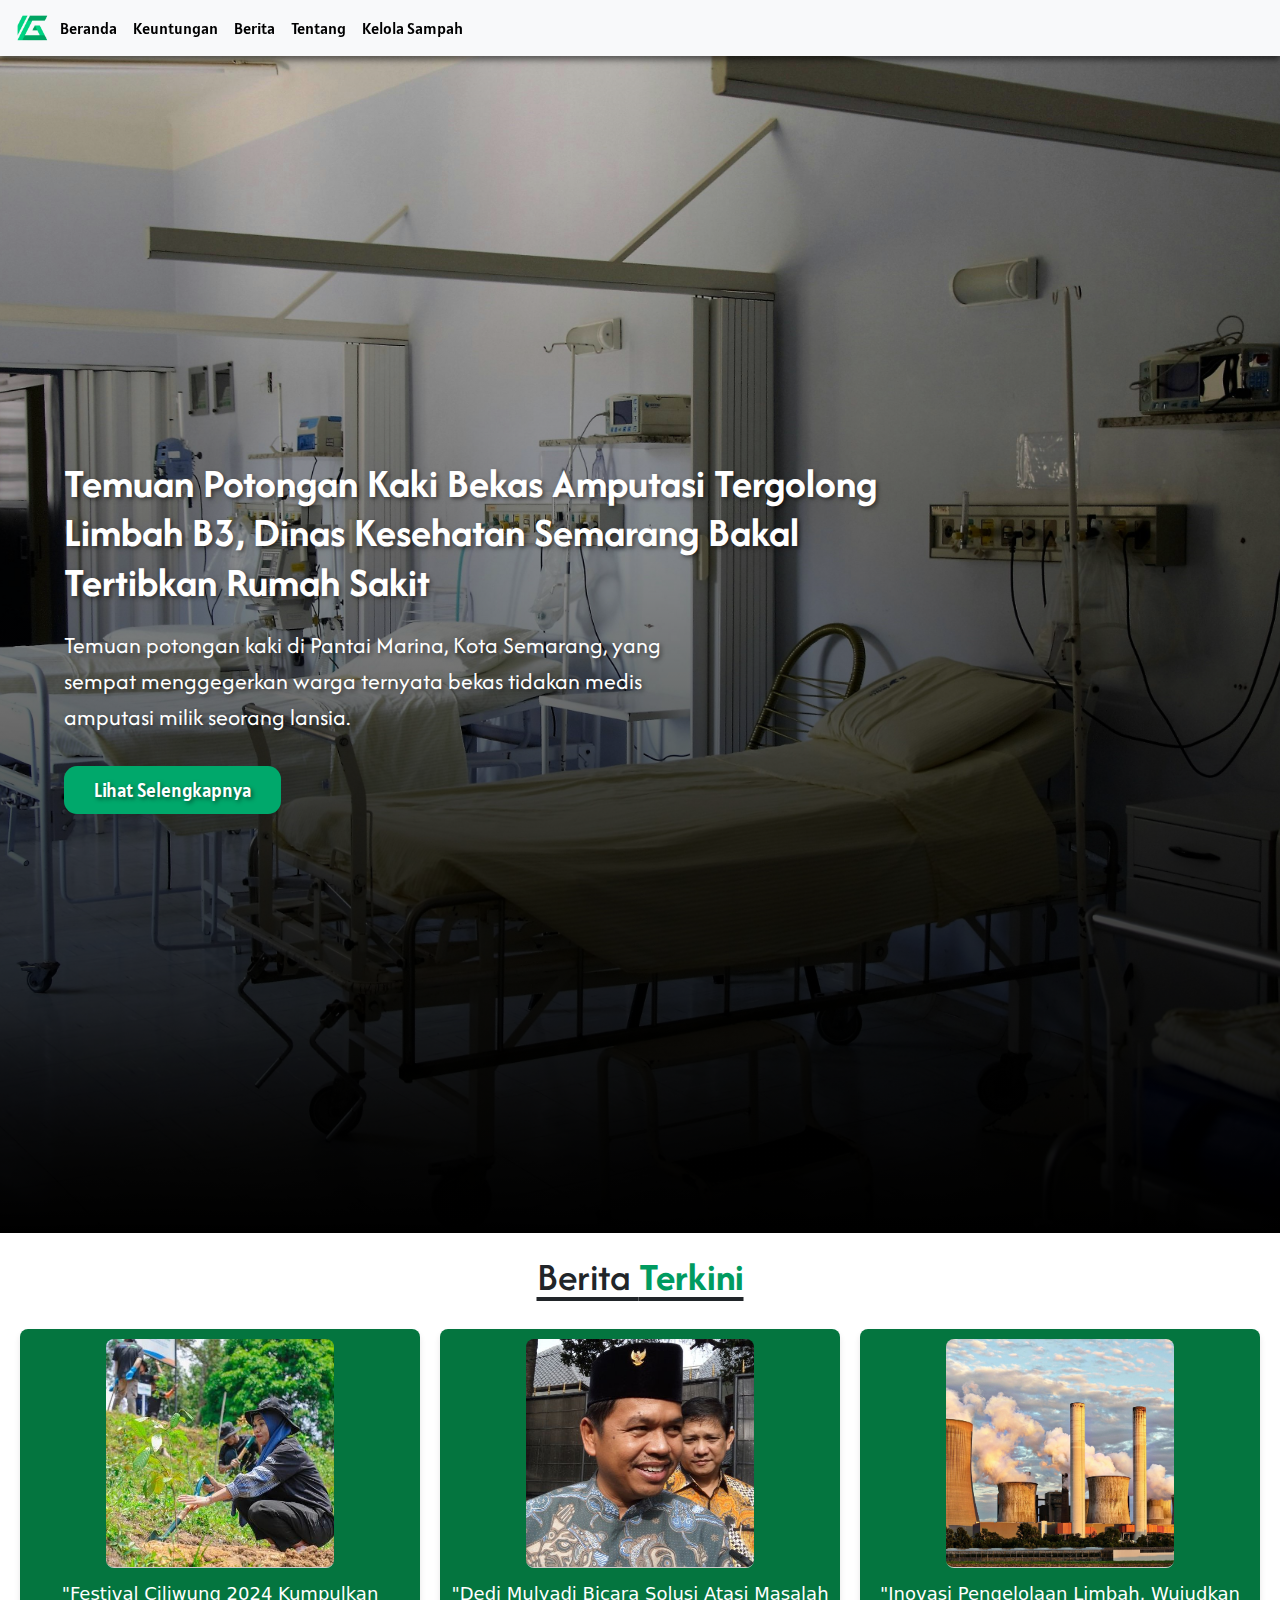
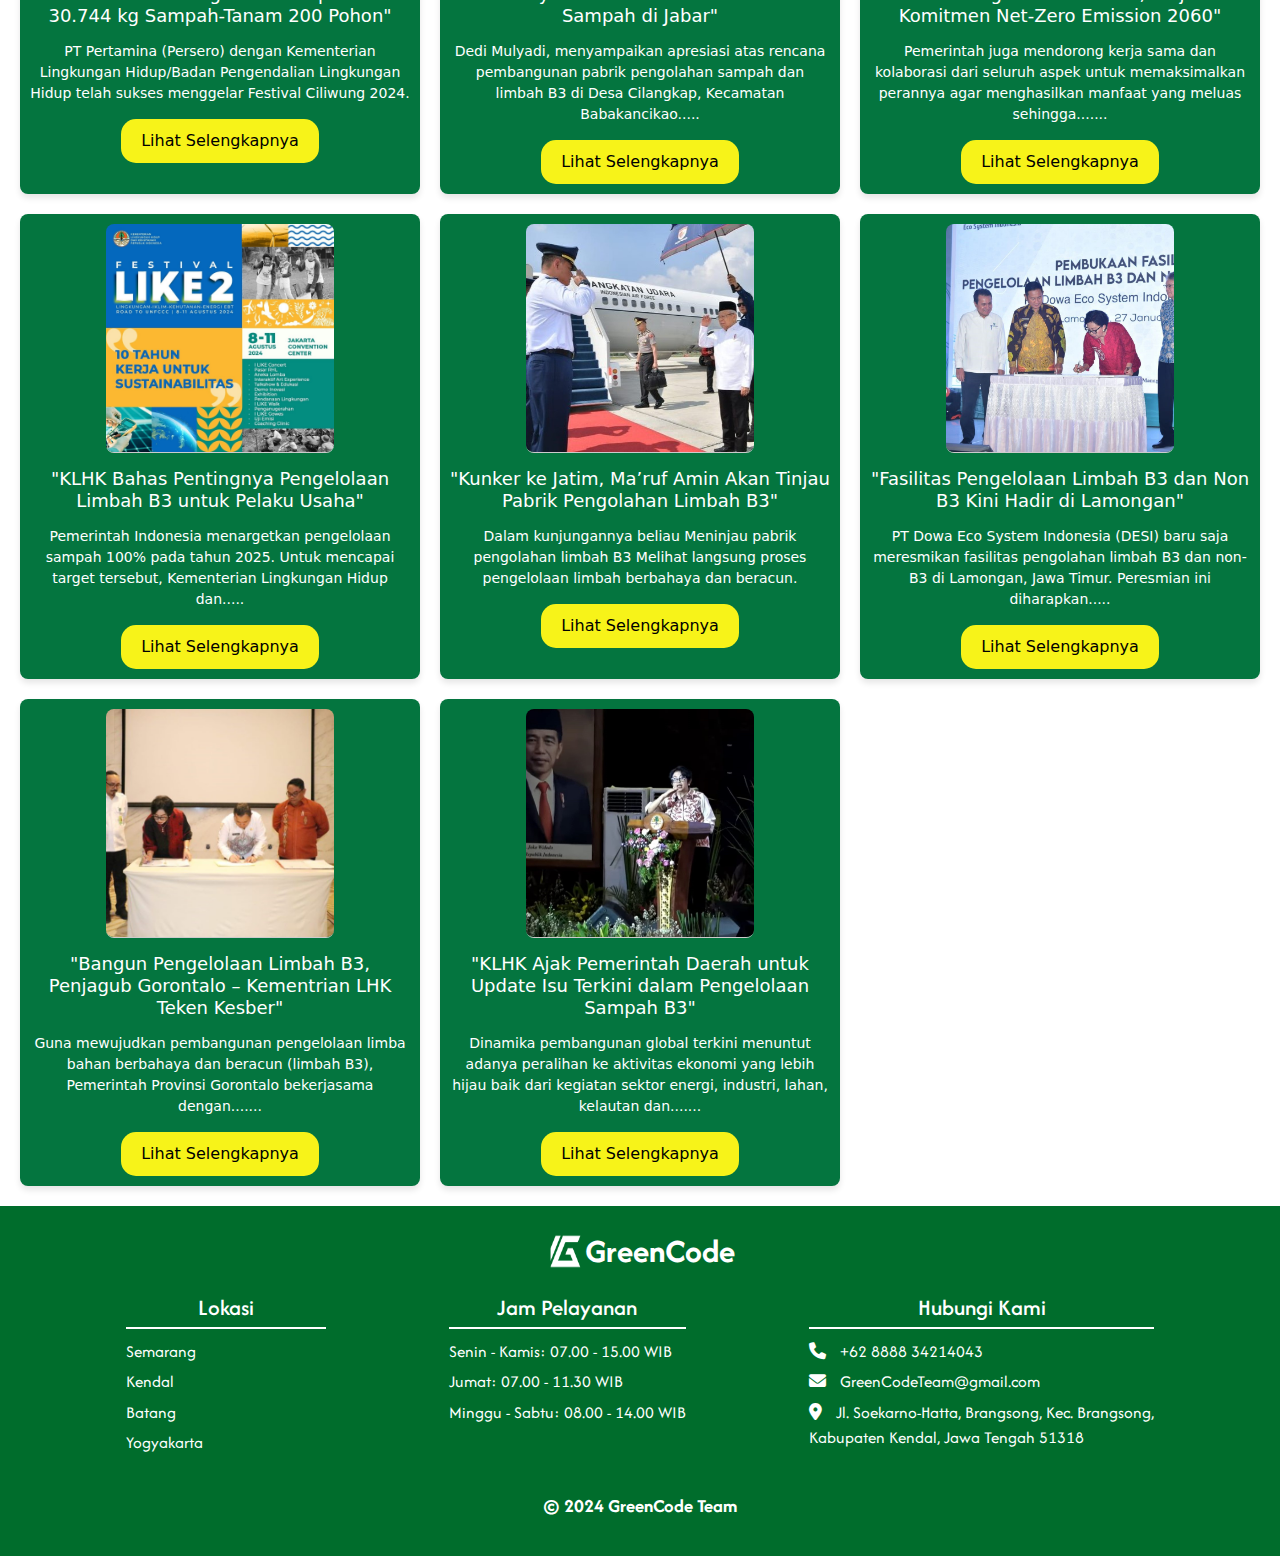
==== berita.html @ bef3bf30 "Add files via upload" ====
<!DOCTYPE html>
<html lang="en">
<head>
    <meta charset="UTF-8">
    <meta name="viewport" content="width=device-width, initial-scale=1.0">

    <!--Title-->
    <title>GreenCode - Berita </title>

    <!--Connect To CSS-->
    <link rel="stylesheet" href="asset/css/style-berita.css">
    <link rel="stylesheet" href="asset/css/style.css">

    <!--setting icon footer-->
    <link rel="stylesheet" href="https://cdnjs.cloudflare.com/ajax/libs/font-awesome/6.7.2/css/all.min.css" integrity="sha512-Evv84Mr4kqVGRNSgIGL/F/aIDqQb7xQ2vcrdIwxfjThSH8CSR7PBEakCr51Ck+w+/U6swU2Im1vVX0SVk9ABhg==" crossorigin="anonymous" referrerpolicy="no-referrer" />

    <!--Boostrap-->
    <link href="https://cdn.jsdelivr.net/npm/bootstrap@5.3.3/dist/css/bootstrap.min.css" rel="stylesheet">
    <script src="https://cdn.jsdelivr.net/npm/bootstrap@5.3.3/dist/js/bootstrap.bundle.min.js"></script>

    <!--Favicon-->
    <link rel="shortcut icon" href="asset/image/Logo.png" type="image/x-icon">
</head>

<style>
  .hero-berita{
        background-image: linear-gradient(to top, rgba(0, 0, 0, 10.0), rgba(0, 0, 0, 0)), url('asset/image/hospital.jpg');
    }
</style>
<body>
  <!--Navbar Start-->
  <div class="main-container">
  <section id="berita" class="hero-berita">
  <nav class="navbar navbar-expand-sm bg-light navbar-dark fixed-top">
    <div class="container-fluid">
      <img src="asset/image/Logo.png" alt="Avatar Logo" style="width:40px;" class="rounded-pill">
      <button class="navbar-toggler" type="button" data-bs-toggle="collapse" data-bs-target="#collapsibleNavbar">
        <span class="navbar-toggler-icon"></span>
      </button>
      <div class="collapse navbar-collapse" id="collapsibleNavbar">
        <ul class="navbar-nav">
          <li class="nav-item"> <!--Nav Item 1-->
            <a class="nav-link" class="scroll-link" href="index.html#beranda" Style="color: black;">Beranda</a>
          </li>
          <li class="nav-item"> <!--Nav Item 2-->
            <a class="nav-link" class="scroll-link" href="index.html#keuntungan" Style="color: black;">Keuntungan</a>
          </li>
          <li class="nav-item"> <!--Nav Item 3-->
            <a class="nav-link" href="#berita-utama"  Style="color: black;">Berita</a>
          </li>
          <li class="nav-item"> <!--Nav Item 4-->
            <a class="nav-link" href="index.html#about-section" Style="color: black;">Tentang</a>
          </li>
          <li class="nav-item"> <!--Nav Item 5-->
            <a  class="nav-link" href="kelola-sampah.html"  Style="color: black;">Kelola Sampah</a>
          </li>
        </ul>
      </div>
    </div>
  </nav>
      <!--Navbar End-->

      <!--HEAD BERITA-->
        <div class="main-container"></div>
          <div class="content-berita">
        <div data-aos="zoom-in" data-aos-duration="1000"></div>
        <h1>Temuan Potongan Kaki Bekas Amputasi Tergolong Limbah B3, Dinas Kesehatan Semarang Bakal Tertibkan Rumah Sakit</h1>
        <p>Temuan potongan kaki di Pantai Marina, Kota Semarang, yang sempat menggegerkan warga ternyata bekas tidakan medis amputasi milik seorang lansia.</p>
        <a href="https://regional.kompas.com/read/2024/07/18/145620378/temuan-potongan-kaki-bekas-amputasi-tergolong-limbah-b3-dinas-kesehatan" target="_blank" class="btn-berita">Lihat Selengkapnya</a>
      </div>  
    </div>                  
          </div>
        </div>
      </div>
    </div>
        </section>

        <section id="berita-utama">
          <div class="main-container">
          <header>
            <div data-aos="fade-down" data-aos-duration="1000">
            <h1>Berita <span class="highlight">Terkini</span></h1>
            </div>
          </header>
          <main class="news-container">
            <!-- BERITA 1 -->
            <div class="news-item">
              <img src="asset/image/berita1.jpg" alt="Festival Ciliwung 2024">
              <h2>"Festival Ciliwung 2024 Kumpulkan 30.744 kg Sampah-Tanam 200 Pohon"</h2>
              <p>PT Pertamina (Persero) dengan Kementerian Lingkungan Hidup/Badan Pengendalian Lingkungan Hidup telah sukses menggelar Festival Ciliwung 2024.</p>
              <button style="border-radius: 15px;"  onclick="redirect('https://news.detik.com/berita/d-7696213/festival-ciliwung-2024-kumpulkan-30-744-kg-sampah-tanam-200-pohon')">Lihat Selengkapnya</button>
              <script>
                function redirect(url) {
                  window.open(url, '_blank'); // Membuka URL di tab baru
                }
              </script>
            </div>
            <!-- BERITA 2 -->
            <div class="news-item">
              <img src="asset/image/berita2.jpg" alt="Dedi Mulyadi"> <!--GAMBAR BERITA-->
              <h2>"Dedi Mulyadi Bicara Solusi Atasi Masalah Sampah di Jabar"</h2> <!--JUDUL BERITA-->
              <p>Dedi Mulyadi, menyampaikan apresiasi atas rencana pembangunan pabrik pengolahan sampah dan limbah B3 di Desa Cilangkap, Kecamatan Babakancikao.....</p> <!--PENJELASAN BERITA-->
              <button style="border-radius: 15px;" onclick="redirect('https://www.detik.com/jabar/pilkada/d-7566871/dedi-mulyadi-bicara-solusi-atasi-masalah-sampah-di-jabar')">Lihat Selengkapnya</button> 
              <script>
                function redirect(url) {
                  window.open(url, '_blank'); // Membuka URL di tab baru
                }
              </script>
            </div>
            <!-- BERITA 3 -->
            <div class="news-item">
              <img src="asset/image/berita3-persegi.jpg" alt="Inovasi Pengelolaan Limbah"> <!--GAMBAR BERITA-->
              <h2>"Inovasi Pengelolaan Limbah, Wujudkan Komitmen Net-Zero Emission 2060"</h2> <!--JUDUL BERTA-->
              <p>Pemerintah juga mendorong kerja sama dan kolaborasi dari seluruh aspek untuk memaksimalkan perannya agar menghasilkan manfaat yang meluas sehingga.......</p> <!--PENJELASAN BERITA-->
              <button style="border-radius: 15px;"  onclick="redirect('https://news.detik.com/berita/d-7494566/inovasi-pengelolaan-limbah-wujudkan-komitmen-net-zero-emission-2060')">Lihat Selengkapnya</button>
              <script>
                function redirect(url) {
                  window.open(url, '_blank'); // Membuka URL di tab baru
                }
              </script>
            </div>
            <!-- BERITA 4 -->
            <div class="news-item">
              <img src="asset/image/berita4.jpg" alt="Festival Like 2"> <!--GAMBAR BERITA-->
              <h2>"KLHK Bahas Pentingnya Pengelolaan Limbah B3 untuk Pelaku Usaha"</h2> <!--JUDUL BERITA-->
              <p>Pemerintah Indonesia menargetkan pengelolaan sampah 100% pada tahun 2025. Untuk mencapai target tersebut, Kementerian Lingkungan Hidup dan.....</p> <!--PENJELASAN BERITA-->
              <button style="border-radius: 15px;"  onclick="redirect('https://news.detik.com/berita/d-7474560/klhk-bahas-pentingnya-pengelolaan-limbah-b3-untuk-pelaku-usaha')">Lihat Selengkapnya</button>
              <script>
                function redirect(url) {
                  window.open(url, '_blank'); // Membuka URL di tab baru
                }
              </script>
            </div>
            <!-- BERITA 5 -->
            <div class="news-item">
              <img src="asset/image/berita5.jpeg" alt="Kunjungan Ma'ruf Amin"> <!--GAMBAR BERITA-->
              <h2>"Kunker ke Jatim, Ma’ruf Amin Akan Tinjau Pabrik Pengolahan Limbah B3"</h2> <!--GAMBAR BERITA-->
              <p>Dalam kunjungannya beliau Meninjau pabrik pengolahan limbah B3 Melihat langsung proses pengelolaan limbah berbahaya dan beracun.</p> <!--PENJELASAN BERITA-->
              <button style="border-radius: 15px;"  onclick="redirect('https://news.detik.com/berita/d-7410897/kunker-ke-jatim-maruf-amin-akan-tinjau-pabrik-pengolahan-limbah-b3')">Lihat Selengkapnya</button>
              <script>
                function redirect(url) {
                  window.open(url, '_blank'); // Membuka URL di tab baru
                }
              </script>
            </div>
            <!-- BERITA 6 -->
            <div class="news-item">
              <img src="asset/image/berita6.jpg" alt="Fasilitas Pengelolaan Limbah"> <!--GAMBAR BERITA-->
              <h2>"Fasilitas Pengelolaan Limbah B3 dan Non B3 Kini Hadir di Lamongan"</h2> <!--JUDUL-->
              <p>PT Dowa Eco System Indonesia (DESI) baru saja meresmikan fasilitas pengolahan limbah B3 dan non-B3 di Lamongan, Jawa Timur. Peresmian ini diharapkan.....</p> <!--PENJELASAN BERITA-->
              <button style="border-radius: 15px;"  onclick="redirect('https://money.kompas.com/read/2023/01/27/211434426/fasilitas-pengelolaan-limbah-b3-dan-non-b3-kini-hadir-di-lamongan')">Lihat Selengkapnya</button>
              <script>
                function redirect(url) {
                  window.open(url, '_blank'); // Membuka URL di tab baru
                }
              </script>
            </div>
             <!-- BERITA 7 -->
             <div class="news-item">
              <img src="asset/image/berita7.jpg" alt="Kunjungan Ma'ruf Amin"> <!--GAMBAR BERITA-->
              <h2>"Bangun Pengelolaan Limbah B3, Penjagub Gorontalo – Kementrian LHK Teken Kesber"</h2> <!--GAMBAR BERITA-->
              <p>Guna mewujudkan pembangunan pengelolaan limba bahan berbahaya dan beracun (limbah B3), Pemerintah Provinsi Gorontalo bekerjasama dengan.......</p> <!--PENJELASAN BERITA-->
              <button style="border-radius: 15px;"  onclick="redirect('https://berita.gorontaloprov.go.id/2023/10/12/bangun-pengelolaan-limbah-b3-penjagub-gorontalo-kementrian-lhk-teken-kesber/')">Lihat Selengkapnya</button>
              <script>
                function redirect(url) {
                  window.open(url, '_blank'); // Membuka URL di tab baru
                }
              </script>
            </div>
            <!-- BERITA 8 -->
             <div class="news-item">
              <img src="asset/image/berita8.jpg" alt="Kunjungan Ma'ruf Amin"> <!--GAMBAR BERITA-->
              <h2>"KLHK Ajak Pemerintah Daerah untuk Update Isu Terkini dalam Pengelolaan Sampah B3"</h2> <!--GAMBAR BERITA-->
              <p>Dinamika pembangunan global terkini menuntut adanya peralihan ke aktivitas ekonomi yang lebih hijau baik dari kegiatan sektor energi, industri, lahan, kelautan dan.......</p> <!--PENJELASAN BERITA-->
              <button style="border-radius: 15px;"  onclick="redirect('https://ppid.menlhk.go.id/berita/infografis/7784/klhk-ajak-pemerintah-daerah-dan-dunia-usaha-untuk-update-isu-terkini-dalam-pengelolaan-sampah-limbah-dan-b3')">Lihat Selengkapnya</button>
              <script>
                function redirect(url) {
                  window.open(url, '_blank'); // Membuka URL di tab baru
                }
              </script>
            </div>
          </main>
        </div>
        </section>


<!------------SECTION Footer-------------->
<section id="footer">
<div class="main-container">
  
  <footer class="footer">
    <!--LOGO DAN NAME TAG footer-->
    <div data-aos="fade-down" data-aos-duration="1000">
      <div class="logo-container">
        <img src="asset/image/logo-putih.png" alt="Avatar Logo" style="width:40px;" class="rounded-pill">
        <span class="logo-text">GreenCode</span>
      </div>
    </div>
    <!--INFO CONTACT-->
    <div class="footer-content">
      <div data-aos="fade-right" data-aos-duration="1000">
      <div class="footer-section location">
        <h3 class="judul-footer">Lokasi</h3>
        <ul>
          <li>Semarang</li>
          <li>Kendal</li>
          <li>Batang</li>
          <li>Yogyakarta</li>
        </ul>
      </div>
    </div>

    <div data-aos="fade-up" data-aos-duration="1000">
      <div class="footer-section hours">
        <h3>Jam Pelayanan</h3>
        <ul>
          <li>Senin - Kamis: 07.00 - 15.00 WIB</li>
          <li>Jumat: 07.00 - 11.30 WIB</li>
          <li>Minggu - Sabtu: 08.00 - 14.00 WIB</li>
        </ul>
      </div>
    </div>

    <div data-aos="fade-left" data-aos-duration="1000">
      <div class="footer-section contact">
        <h3>Hubungi Kami</h3>
        <ul>
          <li><i class="fas fa-phone"></i> +62 8888 34214043</li>
          <li><i class="fas fa-envelope"></i> GreenCodeTeam@gmail.com</li>
          <li><i class="fas fa-map-marker-alt"></i> Jl. Soekarno-Hatta, Brangsong, Kec. Brangsong,<br> Kabupaten Kendal, Jawa Tengah 51318</li>
        </ul>
      </div>
    </div>
    </div>

    <div class="footer-bottom" >
      <p >&copy; 2024 GreenCode Team</p> <!--COPYRIGHT ITEM-->
    </div>
    </div>

  </footer>
</div>
</section>


      <!--AOS Script-->


</body>
</html>
---- asset/css/style-berita.css ----
@import url('https://fonts.googleapis.com/css2?family=Afacad:ital,wght@0,400..700;1,400..700&display=swap'); /*Font Afacad*/
@import url('https://fonts.googleapis.com/css2?family=Alatsi&display=swap'); /*Font Alatsi*/

/*----------Navbar Fixed Top----------*/
.fixed-top{position:fixed;top:0;right:0;left:0;z-index:1030}

.main-container {
  width: 100%;
}
.hero-berita {
    background-size: cover;
    background-position: center;
    position: static;
    color: rgb(255, 255, 255);
    height: 137vh;
    text-align: left;
}
.overlay {
    position: absolute;
    top: 0;
    left: 0;
    width: 100%;
    height: 100%;
    background: rgba(0, 0, 0, 0.5);
    z-index: 1;
}

.content-berita {
    position: relative;
    margin-top: 20px;
    top: 50%;
    left: 50%;
    transform: translate(-50%, -50%);
    float: left;
    color: white;
    text-align: center;
    text-shadow: 2px 2px 4px rgba(0, 0, 0, 0.5); 
    padding: 5%;
    padding-right: 30%;
}

.content-berita h1 {
    font-family: "Afacad";
    font-weight: bold;
    text-align: left;
    font-size: 2.6rem;
    margin-bottom: 20px;
    float: left;
}

.content-berita p {
    font-family: "Afacad";
    text-align: left;
    font-size: 1.49rem;
    margin-bottom: 30px;
    padding-right: 27%;
    float: left;
}

.btn-berita {
    position: center;
    display: inline-block;
    background-color: #00A86B;
    color: white;
    padding: 10px 30px;
    text-decoration: none;
    border-radius: 13px;
    float: left;
    font-size: 1.2rem;
    transition: background-color 0.3s ease;
    font-family: "alatsi";
    
}

.btn-berita:hover {
    background-color: #007A55;
}

.logo {
    position: absolute;
    top: 20px;
    left: 20px;
    background-color: white;
    color: black;
    padding: 10px;
    border-radius: 50%;
    font-weight: bold;
    z-index: 2;
}

.menu {
    position: absolute;
    top: 20px;
    right: 20px;
    z-index: 2;
}

.menu div {
    width: 30px;
    height: 3px;
    background: white;
    margin: 6px 0;
}



header {
    margin-top: 20px;
    text-align: center;
    text-decoration: underline;
    text-underline-offset: 7px;
    font-family: "afacad";
    font-weight: bold;
  }

  
  header .highlight {
    color: #009B60;
    
  }
  
  .news-container {
    display: grid;
    grid-template-columns: repeat(auto-fit, minmax(300px, 1fr));
    gap: 20px;
    padding: 20px;
  }
  
  .news-item {
    background-color: #04753F;
    border-radius: 8px;
    overflow: hidden;
    box-shadow: 0 4px 6px rgba(0, 0, 0, 0.1);
    text-align: center;
    padding: 10px;
  }
  
  .news-item img {
    width: 60%;
    height: auto;
    border-bottom: 1px solid #ccc;
    border-radius: 8px;
  }
  
  .news-item h2 {
    font-size: 18px;
    margin: 15px 0;
    color: #ffffff;
  }
  
  .news-item p {
    font-size: 14px;
    color: #ffffff;
    margin-bottom: 15px;
  }
  
  button {
    background-color: #F7F319;
    border: none;
    padding: 10px 20px;
    font-size: 14px;
    color: black;
    border-radius: px;
    cursor: pointer;
    float: bottom;
  }
  
  button:hover {
    background-color: #f7b800;
  }
  

/*Phone Size*/
@media screen and (max-width 767px) {
  body {
    width: 100%;
  }
  html {
    width: 100%;
  }

  .main-container {
    width: 755px;
  }

  .news-container{
    width: 100%;
    gap: 15px;
    padding: 10px;
  }

    .content-berita {
      text-align: left;
      position: absolute;
      margin-top: 20px;
      padding: 5%;
    }

    .content-berita h1 {
      font-size: 0.2rem;
    }

    .news-item {
      width: fit-content;
      display: flex;
    }
}

/*desktopo size*/
@media screen and (max-width 1024px) {
    
}
/*Tab size*/
@media screen and (min-width: 767px )and (max-width 1023px) {
    
}
---- asset/css/style.css ----
/*Import Font*/
@import url('https://fonts.googleapis.com/css2?family=Afacad:ital,wght@0,400..700;1,400..700&display=swap'); /*Font Afacad*/
@import url('https://fonts.googleapis.com/css2?family=Alatsi&display=swap'); /*Font Alatsi*/
8

html {
    scroll-behavior: smooth;
}

* {

    box-sizing: border-box;
}

body {
    font-family: Arial, sans-serif;
    
}

.main-container {
  width: 100%;
}


/*----------CSS Section Beranda----------*/
.hero {
    background-size: cover;
    background-position: center;
    position:static;
    color: rgb(255, 255, 255);
    height: 140vh;
    text-align: left;

}

.overlay {
    position: absolute;
    top: 0;
    left: 0;
    width: 100%;
    height: 100%;
    background: rgba(0, 0, 0, 0.5);
    z-index: 1;
}

.content {
    position: relative;
    top: 50%;
    left: 50%;
    transform: translate(-50%, -50%);
    float: left;
    color: white;
    font-size: 36px;
    text-align: center;
    text-shadow: 2px 2px 4px rgba(0, 0, 0, 0.5); 
    padding: 5%;

}

.content h1 {
    font-family: "Afacad";
    font-weight: bold;
    text-align: left;
    font-size: 3.1rem;
    margin-bottom: 20px;
    padding-right: 30%;
    float: left;
}

.content p {
    font-family: "Afacad";
    text-align: left;
    font-size: 1.49rem;
    margin-bottom: 30px;
    padding-right: 45%;
    float: left;
}

.btn {
    position: center;
    display: inline-block;
    background-color: #00A86B;
    color: white;
    padding: 10px 30px;
    text-decoration: none;
    border-radius: 13px;
    float: left;
    font-size: 1.2rem;
    transition: background-color 0.3s ease;
    font-family: "Alatsi";
    
}

.btn:hover {
    background-color: #007A55;
}

.logo {
    position: absolute;
    top: 20px;
    left: 20px;
    background-color: white;
    color: black;
    padding: 10px;
    border-radius: 50%;
    font-weight: bold;
    z-index: 2;
}

.menu {
    position: absolute;
    top: 20px;
    right: 20px;
    z-index: 2;
}

.menu div {
    width: 30px;
    height: 3px;
    background: white;
    margin: 6px 0;
}

.kenapakami h1{
    text-align: center;
    margin-top: 20px;
    text-decoration: underline;
    text-underline-offset: 10px;
    font-family: "afacad";
    font-weight: bold;
    
}

/*----------CSS Cara Menggunakan Layanan----------*/
* {
  margin: 0;
  padding: 0;
  box-sizing: border-box;
}

body {
  font-family: Arial, sans-serif;
  background: #f5f5f5;
}

.container-layanan {
  background-image: url('bg-tutorlayanan.jpg');
  max-width: 1200px;
  margin: 0 auto;
  padding: 20px;
  text-align: center;
}

.title {
  font-size: 2rem;
  font-weight: bold;
  padding-top: 20px;
  margin-bottom: 20px;
  color: #fff;
  text-decoration: underline;
  text-underline-offset: 10px;
  float: center;
  text-align: center;
  font-family: "afacad";
    font-weight: bold;
}

.steps {
  display: flex;
  flex-wrap: wrap;
  gap: 20px;
  justify-content: center;
}

.langkah {
  background-image: linear-gradient(to top, rgba(41, 168, 121, 0.589), rgba(255, 255, 255, 0)); 
  padding: 20px;
  border-radius: 10px;
  width: 280px;
  position: relative;
  box-shadow: 0 4px 6px rgba(0, 0, 0, 0.1);
  margin: 10px;
}

.langkah h3 {
  font-size: 1.5rem;
  margin-bottom: 10px;
  color: white;
}

.langkah p {
  font-size: 1rem;
  line-height: 1.5;
  color: white;
  font-family: "afacad";
}

.langkah .nomor {
  position: absolute;
  top: -20px; /* Sesuaikan posisi vertikal */
  left: 20px; /* Sesuaikan posisi horizontal */
  background:#29a879;
  color: #fff;
  width: 40px;
  height: 40px;
  display: flex;
  align-items: center;
  justify-content: center;
  border-radius: 50%;
  font-size: 1.2rem;
  font-weight: bold;
}

.langkahbtn {
  position: center;
    display: inline-block;
    background-color: #00A86B;
    color: white;
    padding: 10px 30px;
    text-decoration: none;
    border-radius: 13px;
    font-size: 1.2rem;
    transition: background-color 0.3s ease;
    font-family: "Alatsi";
}

.langkahbtn:hover {
  background: hsl(162, 100%, 24%);
}

@media (max-width: 768px) {
  .steps {
      flex-direction: column;
      align-items: center;
  }

  .langkah {
      width: 90%;
  }
}

.icon {
  width: 50px; /* Sesuaikan ukuran */
  height: 50px; /* Sesuaikan ukuran */
  background-color: #28a745; /* Warna hijau */
  border-radius: 50%; /* Membuat sisi melengkung menjadi lingkaran */
  display: flex;
  align-items: center;
  justify-content: center;
  position: relative;
  margin: 0 auto; /* Pusatkan ikon */
}

.icon span {
  color: white; /* Warna angka */
  font-size: 20px; /* Ukuran font */
  font-weight: bold;
}




/*----------CSS Navbar----------*/

/*----------Navbar Fixed Top----------*/
.fixed-top{
  position:fixed;top:0;right:0;left:0;z-index:1030
}


/* Warna hitam untuk navbar */
.navbar {
    background-color: #000; /* Latar belakang hitam */
    font-family: "alatsi";
    box-shadow: 0 4px 6px rgba(0, 0, 0, 0.5);
    position: relative;
}

/* Warna teks navbar */
.navbar .navbar-brand, 
.navbar .nav-link {
    color: #fff; /* Warna teks putih */
}

/* Warna tombol toggle */
.navbar-toggler {
    background-color: #444; /* Tombol toggle abu-abu gelap */
}

/* Warna toggle saat di-hover */
.navbar-toggler:hover {
    background-color: #666; /* Tombol toggle abu-abu lebih terang */
}

/* Latar belakang hitam untuk menu collapse */


/* Warna teks di dalam collapse */
.navbar-collapse .nav-link {
    color: #fff; /* Teks putih */
}

/* Warna teks saat di-hover */
.navbar-collapse .nav-link:hover {
    color: #ccc; /* Teks abu-abu terang */
}


/*----------CSS Section Keuntungan----------*/

/*Scroll Animasi*/
.scroll-1::-webkit-scrollbar {
    width: 8px;
    height: 8px;
  }
  .scroll-1::-webkit-scrollbar-thumb {
    border-radius: 20px;
    background: #888;
  }
 
  

  .container * {
    box-sizing: border-box;
    padding: 0;
    margin: 0;
    color: #fff;
  }
  
  .container {
    display: flex;
    align-items: center;
    overflow-x: scroll;
    padding: 24px;
    scroll-snap-type: x mandatory;
    scroll-padding-top: 24px;
    border-radius: 8px;
    gap: 20px;
  }
  
  .container .card {
    min-height: 400px;
    flex: 0 0 33.33%; 
    align-items: center;
    overflow: hidden;
    border-radius: 8px;
    background: linear-gradient(135deg, #009B60, #009B60);
  }
  

  
  .card .card__content {
    display: flex;
    flex-direction: column;
    gap: 10px;
    padding: 20px;
    
  }
  
  .card .card__content .card__title {
    font-size: 40px;
    color: #fff;
    text-transform: capitalize;
    font-family: "afacad";
    font-weight: bold;
    line-height: 32px;
  }
  
  .card .card__content .card__describe {
    color: #fff;
    font-size: 19px;
    font-family: "afacad";
  }

  /**-------------CSS CARA KEMAS SAMPAH-------------------*/
  .hero-cara {
    background: linear-gradient(to right, #ffffff, #d3f4e5);
    font-family: Arial, sans-serif;
  }
  .container-cara  {
    font-family: Arial, sans-serif;
    margin: 0;
    padding: 0;
    max-width: 1200px;
    margin: auto;
    padding: 20px;
  }
  
  h3 {
   font-size: 35px;
    color: #333;
    text-align: center;
    margin-bottom: 20px;
    font-family: "afacad";
    font-weight: bold;
  }
  
  .underline {
    width: 120px;
    height: 2px;
    background-color: #000;
    margin: 5px auto 20px;
  }
  
  .step {
    display: flex;
    flex-direction: column;
    margin-bottom: 20px;
    border-radius: 8px;
    padding: 15px;
    background-color: #ffffff;
    
  }

  .step:hover {
    box-shadow: 0 5px 6px rgba(0, 0, 0, 0.4);
    
  }
  
  .step .number {
    font-family: "afacad";
    font-weight: bold;
    font-size: 28px;
    color: #fff;
    background: #29a879;
    padding: 10px;
    border-radius: 5px;
    text-align: center;
    min-width: 50px;
    height: 50px;
    display: flex;
    justify-content: center;
    align-items: center;
    margin-right: 15px;
  }
  
  .step h2 {
    font-size: 24px;
    color: #29a879;
    margin-bottom: 5px;
    font-family: "afacad";
    font-weight: bold;
  }
  
  .step p {
    font-size: 20px;
    color: #333;
    float: left;
    font-family: "afacad";
  }
  
  @media (min-width: 768px) {
    .step {
        flex-direction: row;
        align-items: center;
    }
  
    .step .text {
        margin-left: 15px;
    }
  }
  
  @media (max-width: 767px) {
    .step {
        text-align: center;
    }
  
    .step .text {
        margin-left: 0;
    }
  
    .step .number {
        margin: 0 auto;
    }
  }
    /**-------------CSS TENTANG KAMI START-------------------*/


  
    .container-about {
      max-width: 1200px;
      height: fit-content;
      margin: 0 auto;
    }
    
    .title-about {
      font-size: 40px;
      font-weight: bold;
      text-align: center;
      margin-bottom: 20px;
      margin-top: 20px;
      color: rgb(255, 255, 255);
      font-family: "afacad";
      font-weight: bold;
      text-shadow: #ffffff;
      text-decoration: underline;
      text-underline-offset: 10px;
    }
  
    .content-about{
      text-align: center;
      font-size: 1.2rem;
      color: white;
      font-family: "afacad";
      position: relative;
      max-width: 500px;
      margin: 0 auto; 
      z-index: 2;
  }
    
    
  .highlight {
    color: #006D2C; /* Warna hijau seperti di gambar */
    font-weight: bold; /* Cetak tebal */
  }
  
    
    .image-container-about {
      margin-right: 20px;
      display: inline ;
    }
    
    .activity-image-about {
      width: 300px;
      height: 200px;
      margin: 10px 0; 
      border-radius: 10px;
    }
      /**-------------CSS TENTANG KAMI END-------------------*/



    
  /**-------------CSS FOOTER-------------------*/
  body {
    margin: 0;
    font-family: Arial, sans-serif;
  }
  
  .footer {
    background-color: #006D2C;
    color: #fff;
    padding: 20px 0;
    display: flex;
    flex-direction: column;
    align-items: center;
  }
  
  .footer-content {
    display: flex;
    flex-wrap: wrap;
    justify-content: space-around;
    width: 90%;
    max-width: 1200px;
  }
  
  .footer-section {
    flex: 1;
    margin: 10px;
    min-width: 200px;
  }
  
  .footer-section h3 {
    border-bottom: 2px solid
    #fff;
    padding-bottom: 5px;
    margin-bottom: 10px;
    font-size: 23px;
    color: #ffffff;
  }

  .judul-footer {
    border-bottom: 2px solid#fff;
    padding-bottom: 5px;
    margin-bottom: 10px;
    font-size: 18px;
  }
  
  .footer-section ul {
    list-style: none;
    padding: 0;
  }
  
  .footer-section ul li {
    margin: 5px 0;
    font-size: 17px;
    font-family: "afacad";
  }
  
  .footer-section ul li i {
    margin-right: 10px;
  }
  
  .footer-bottom {
    text-align: center;
    margin-top: 20px;
    font-size: 19px;
    font-family: "Afacad";
    font-weight: 900;
  }

  .logo-text {
    font-family: "afacad";
    font-weight: bold;
    font-size: 2.1rem;
  }

  
  .logo-container {
    margin-bottom: 4%;
    display: flex; /* Mengatur elemen menjadi flexbox */
    align-items: ;
  }
  
  @media (max-width: 768px) {
    .footer-content {
      flex-direction: column;
      align-items: center;
    }
  
    .footer-section {
      text-align: center;
    }
  }
  


/*Phone Size*/
@media screen and (max-width: 768px) {
  body {
    width: 100%;
  }

  html{
    width: 100%;
  }

  /*----------Navbar Fixed Top----------*/
.fixed-top{
  position:fixed;top:0;right:0;left:0;z-index:1030
}

  .main-container {
    width: 100%;
  }

  .image-container-about {
    justify-items: center;
    display: grid;
  }

  .hero {
    height: 100vh;
  }
.content{
  text-align: left;
  position: absolute;
  margin-top: 50px;
}

  .container {
    width: 100%; /* Gunakan lebar layar untuk perangkat lebih kecil */
    }

.container .card {
  flex: 0 0 50%; 
  align-items: center;
  overflow: hidden;
  border-radius: 8px;
  background: linear-gradient(135deg, #009B60, #009B60);
  width: 100%;
  height: 100%;
}

.card .card__content {
  gap: 5px; /* Kurangi jarak antar elemen */
  padding: 10px; /* Kurangi padding di layar kecil */
}

.card .card__content .card__title {
  font-size: 24px; /* Font title lebih kecil */
  line-height: 28px; /* Line-height disesuaikan */
}

.card .card__content .card__describe {
  font-size: 14px; /* Font deskripsi lebih kecil */
  }

.content h1 {
  padding-right: 0%; /* Gunakan lebar layar untuk perangkat lebih kecil */
    }

.content p {
  padding-right: 0%; /* Gunakan lebar layar untuk perangkat lebih kecil */
    }

}


/*desktopo size*/
@media screen and (max-width: 1024px) {
    
}
/*Tab size*/
@media screen and (min-width: 767px )and (max-width: 1023px) {
    
}
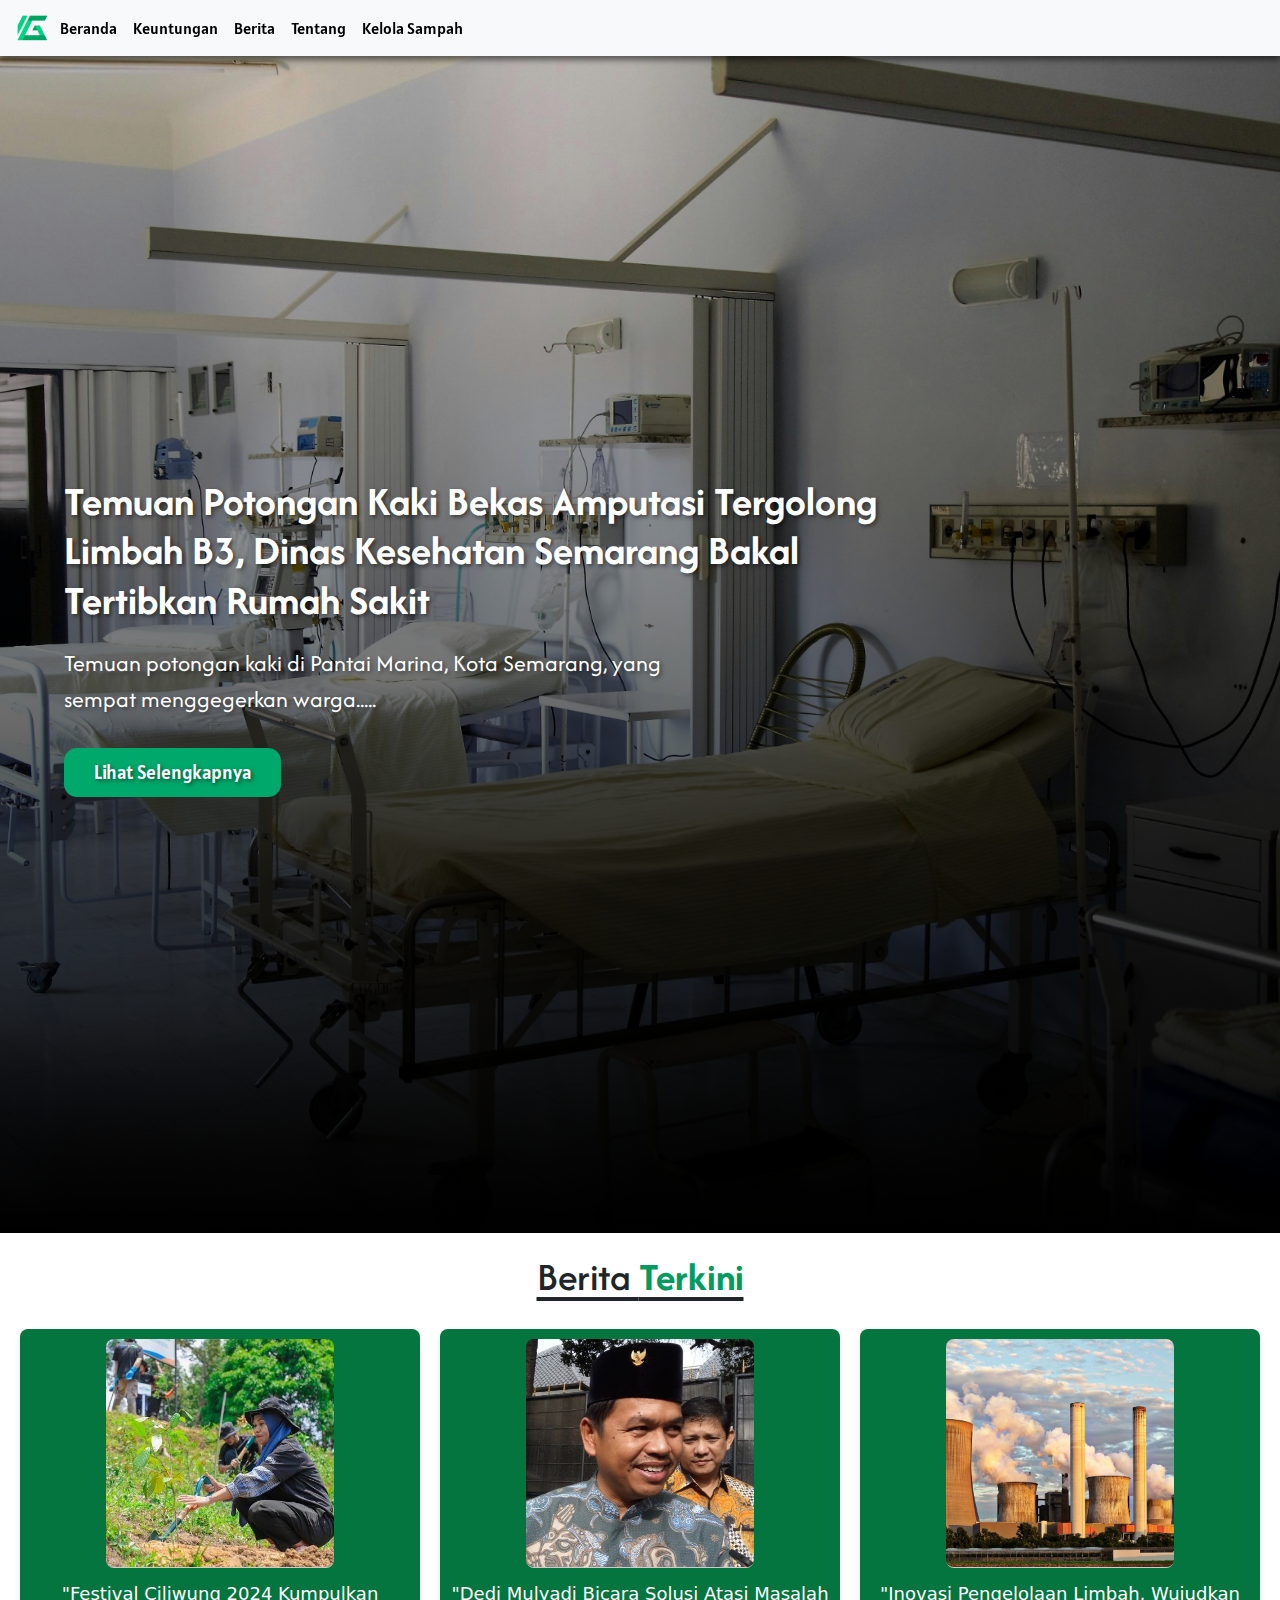
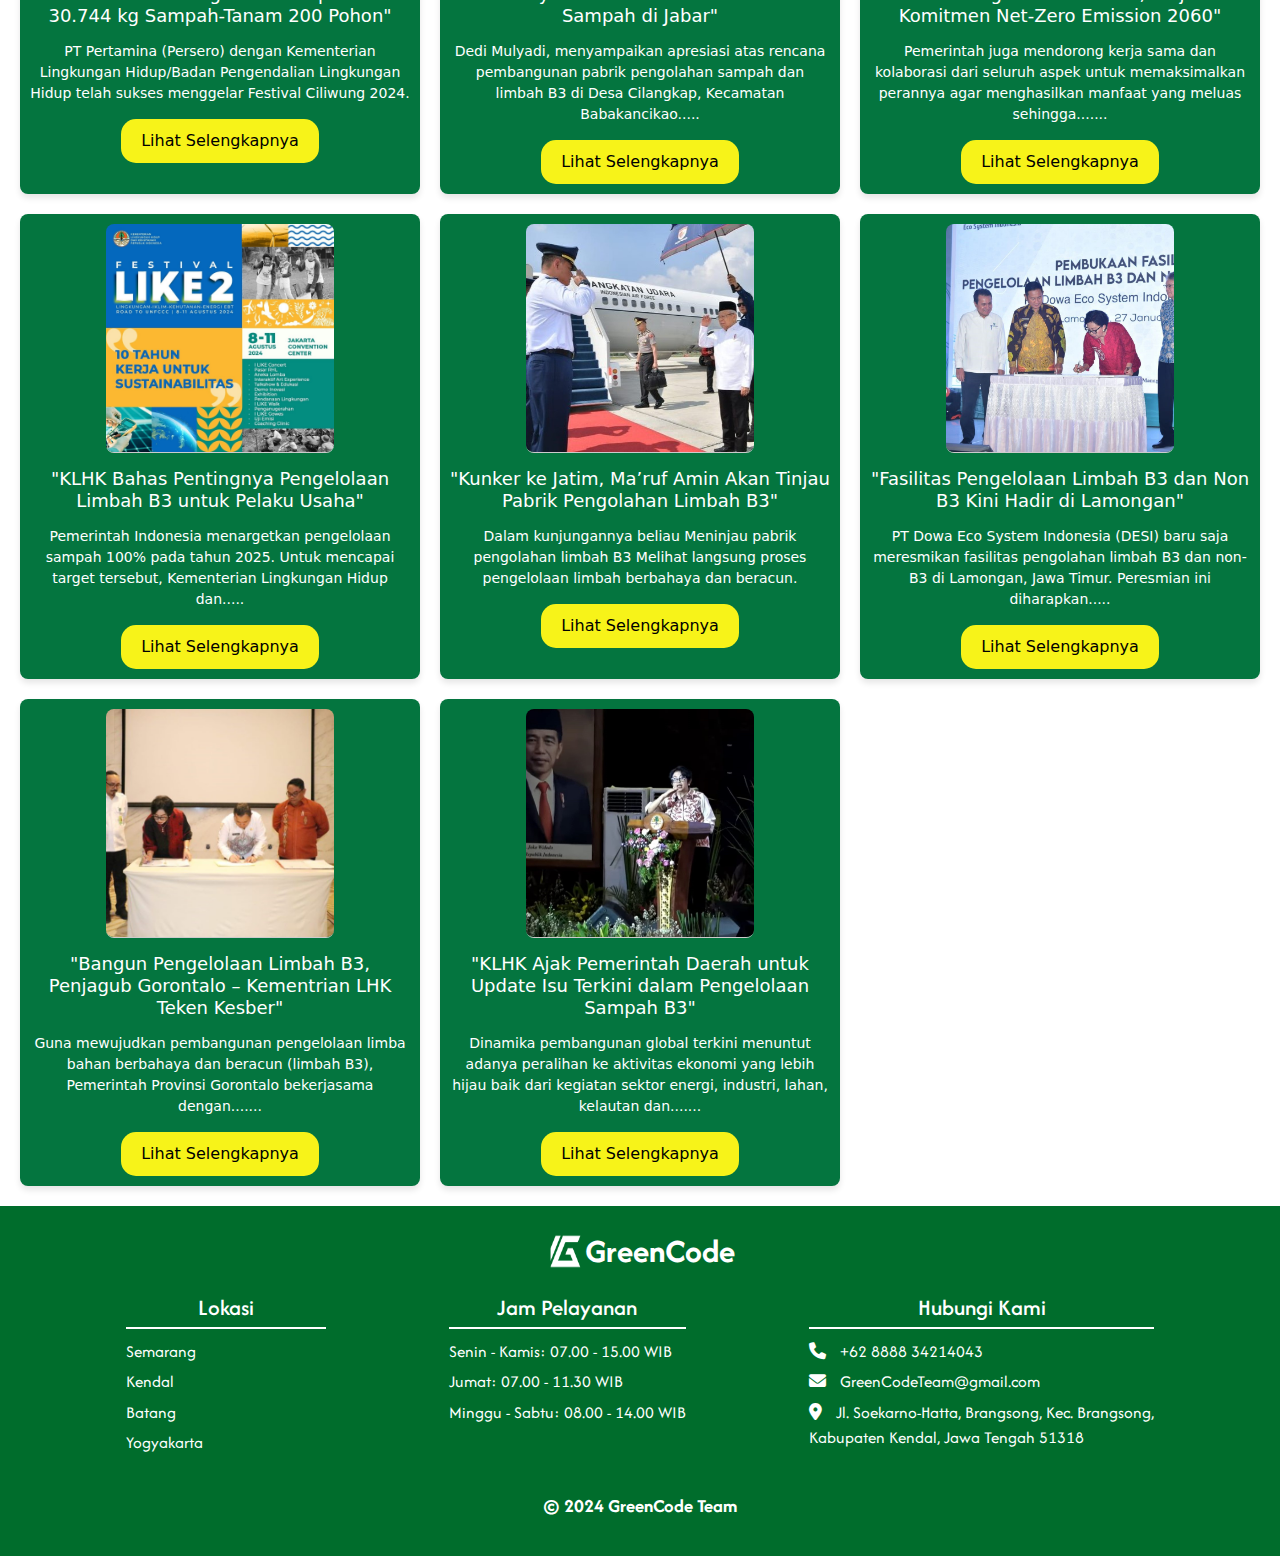
==== commit c5fc2a35: "update berita.html" ====
--- a/berita.html
+++ b/berita.html
@@ -65,7 +65,7 @@
           <div class="content-berita">
         <div data-aos="zoom-in" data-aos-duration="1000"></div>
         <h1>Temuan Potongan Kaki Bekas Amputasi Tergolong Limbah B3, Dinas Kesehatan Semarang Bakal Tertibkan Rumah Sakit</h1>
-        <p>Temuan potongan kaki di Pantai Marina, Kota Semarang, yang sempat menggegerkan warga ternyata bekas tidakan medis amputasi milik seorang lansia.</p>
+        <p>Temuan potongan kaki di Pantai Marina, Kota Semarang, yang sempat menggegerkan warga.....</p>
         <a href="https://regional.kompas.com/read/2024/07/18/145620378/temuan-potongan-kaki-bekas-amputasi-tergolong-limbah-b3-dinas-kesehatan" target="_blank" class="btn-berita">Lihat Selengkapnya</a>
       </div>  
     </div>                  
@@ -247,4 +247,4 @@
 
 
 </body>
-</html>+</html>
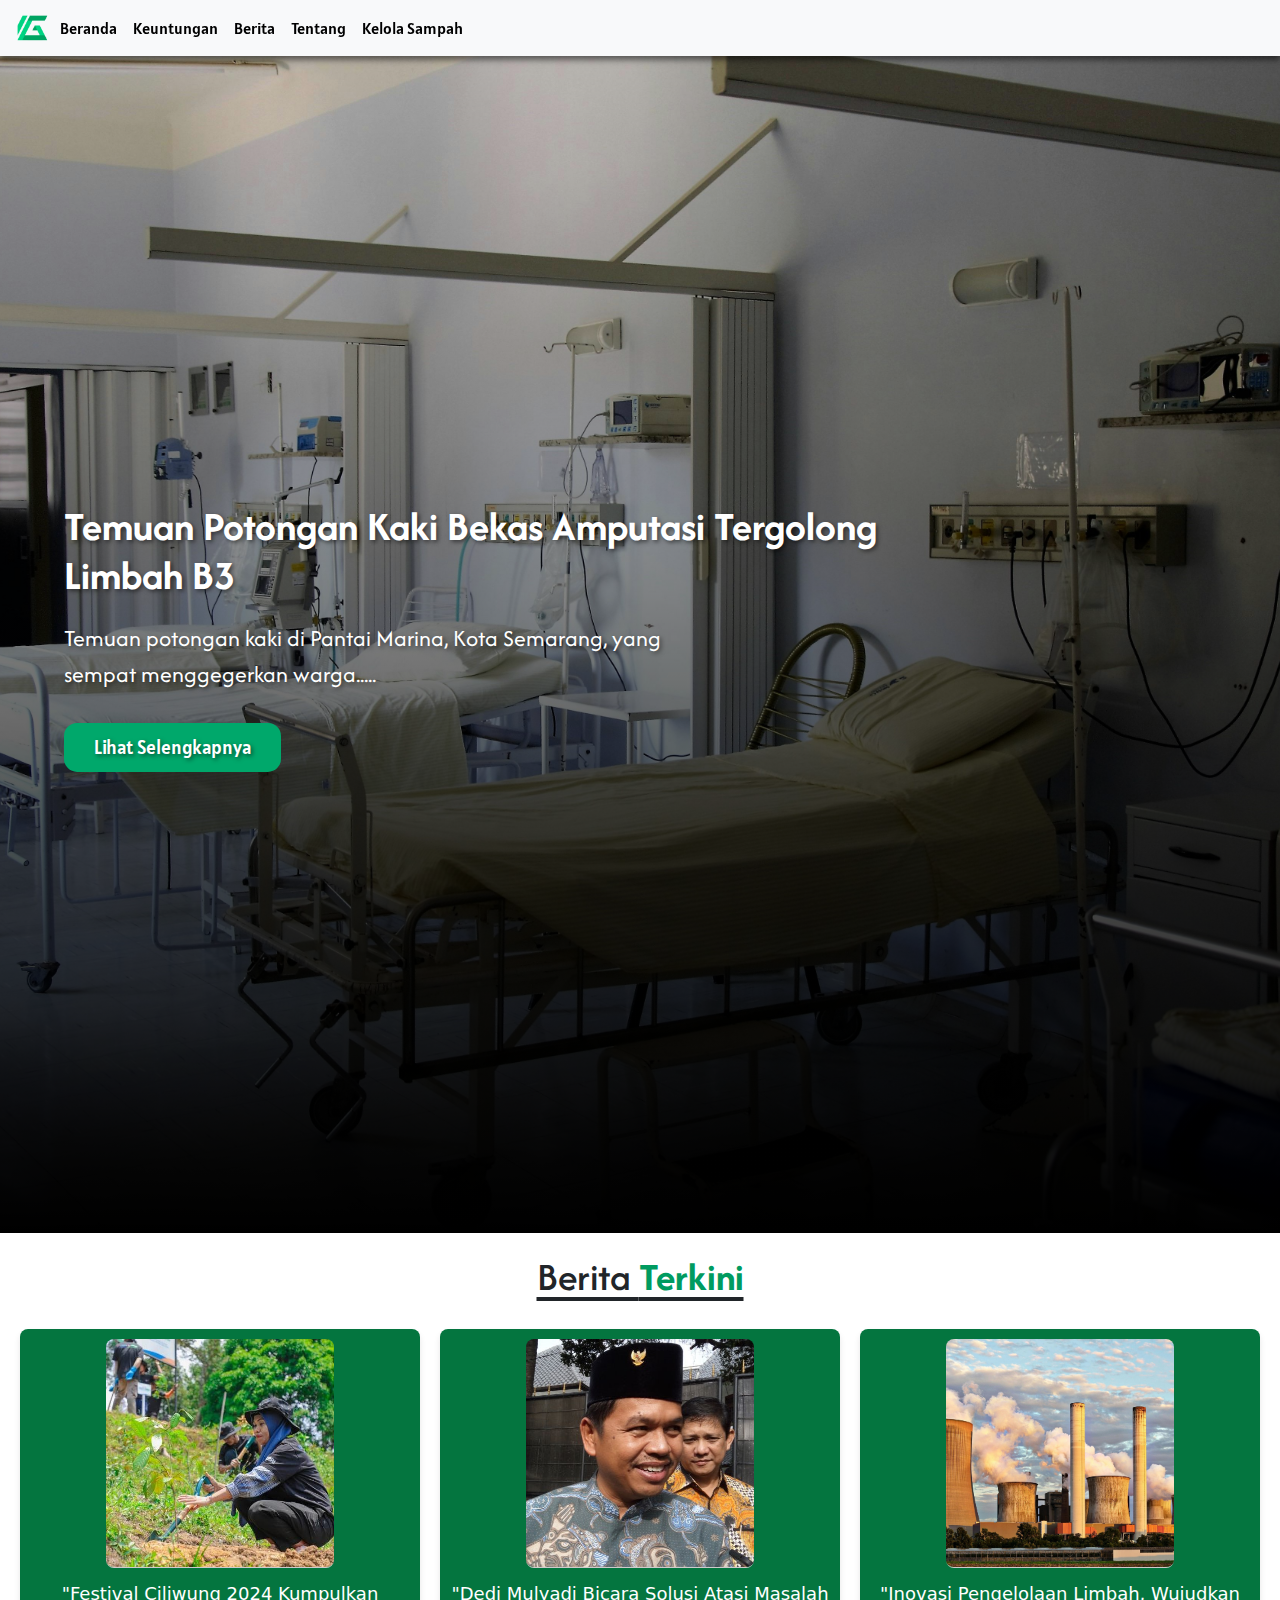
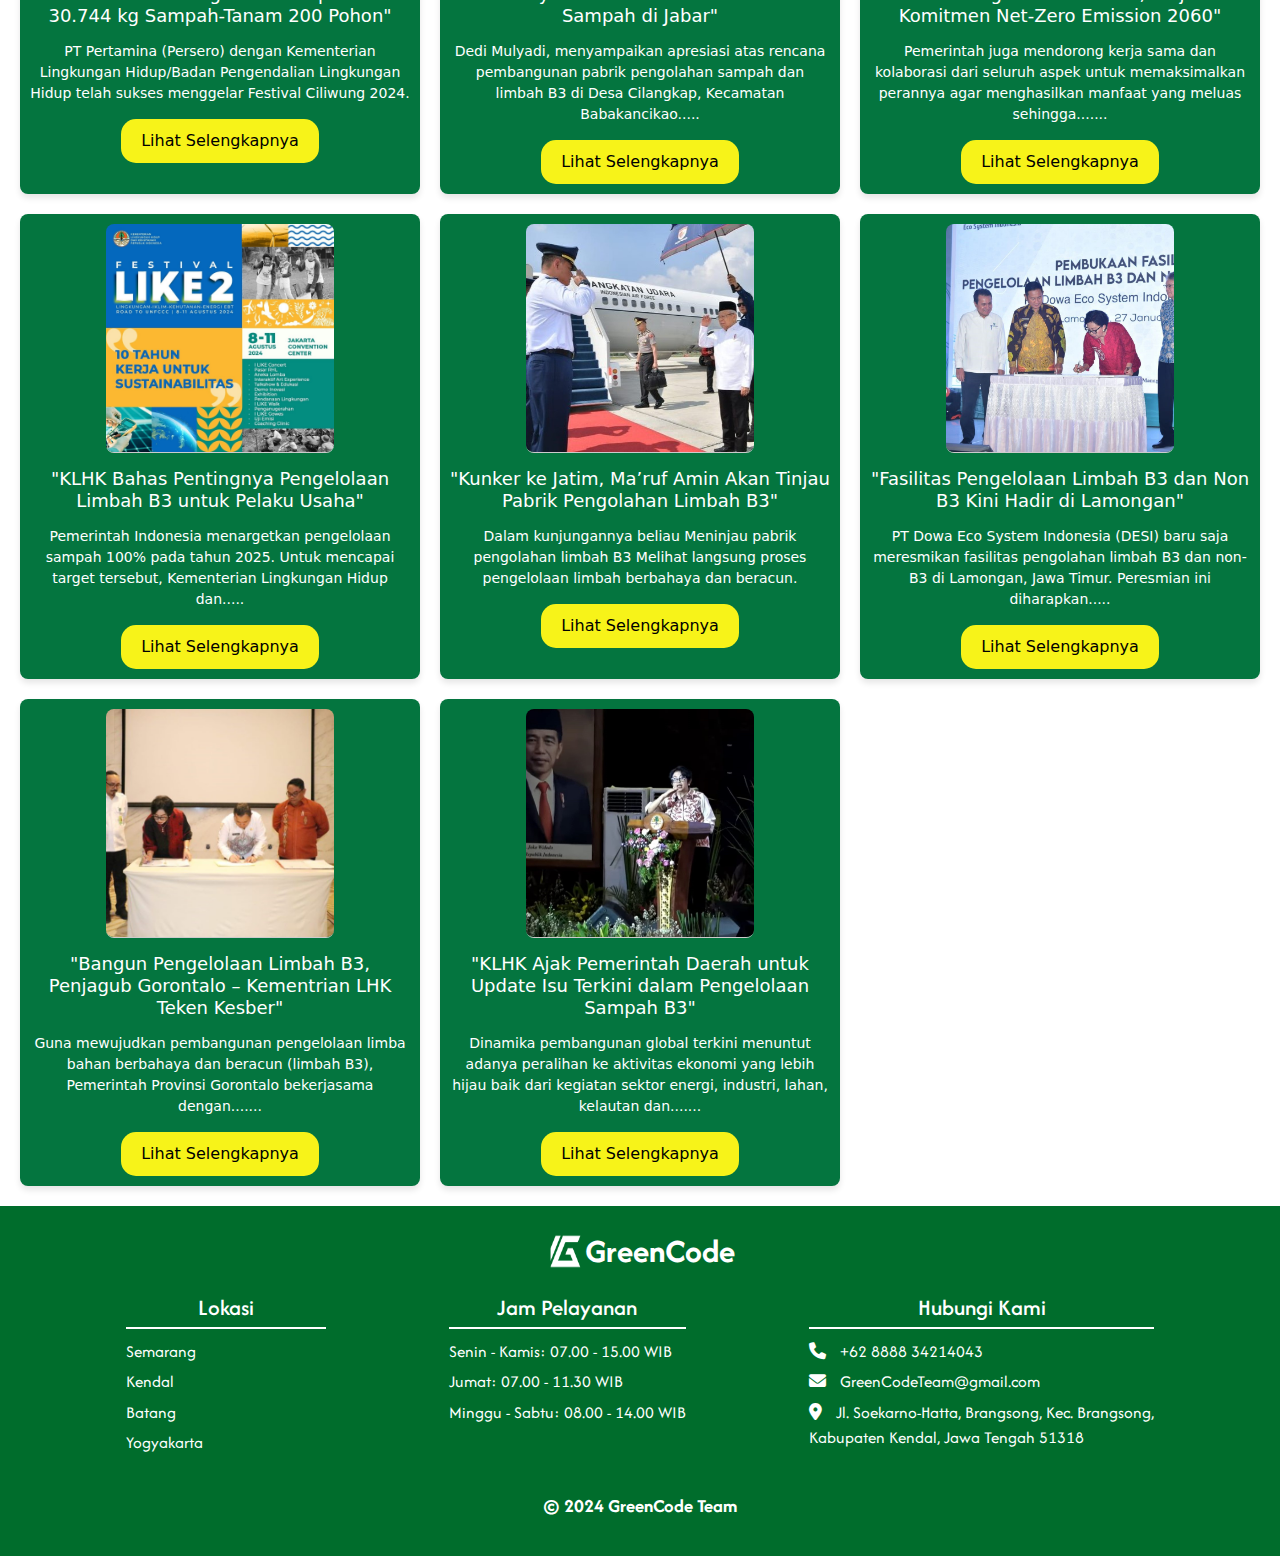
==== commit 16a87423: "Update berita.html" ====
--- a/berita.html
+++ b/berita.html
@@ -64,7 +64,7 @@
         <div class="main-container"></div>
           <div class="content-berita">
         <div data-aos="zoom-in" data-aos-duration="1000"></div>
-        <h1>Temuan Potongan Kaki Bekas Amputasi Tergolong Limbah B3, Dinas Kesehatan Semarang Bakal Tertibkan Rumah Sakit</h1>
+        <h1>Temuan Potongan Kaki Bekas Amputasi Tergolong Limbah B3</h1>
         <p>Temuan potongan kaki di Pantai Marina, Kota Semarang, yang sempat menggegerkan warga.....</p>
         <a href="https://regional.kompas.com/read/2024/07/18/145620378/temuan-potongan-kaki-bekas-amputasi-tergolong-limbah-b3-dinas-kesehatan" target="_blank" class="btn-berita">Lihat Selengkapnya</a>
       </div>  
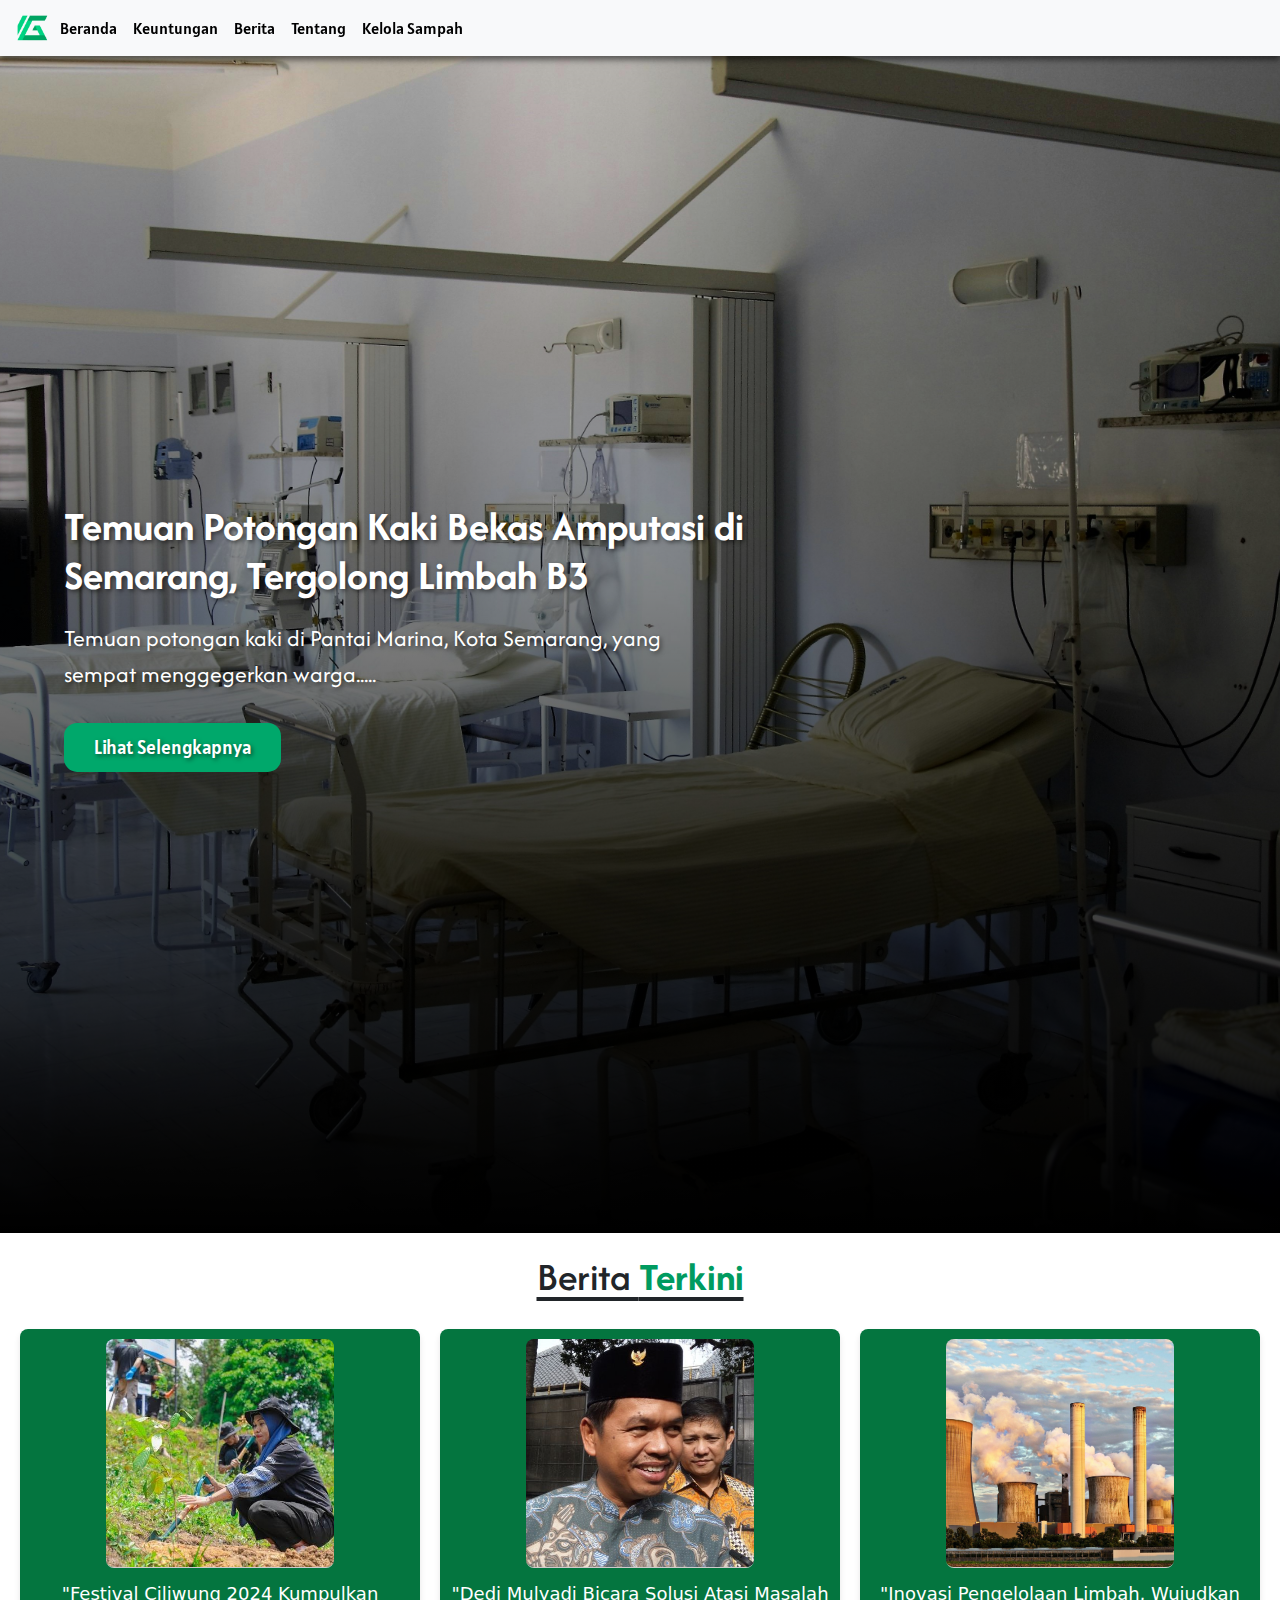
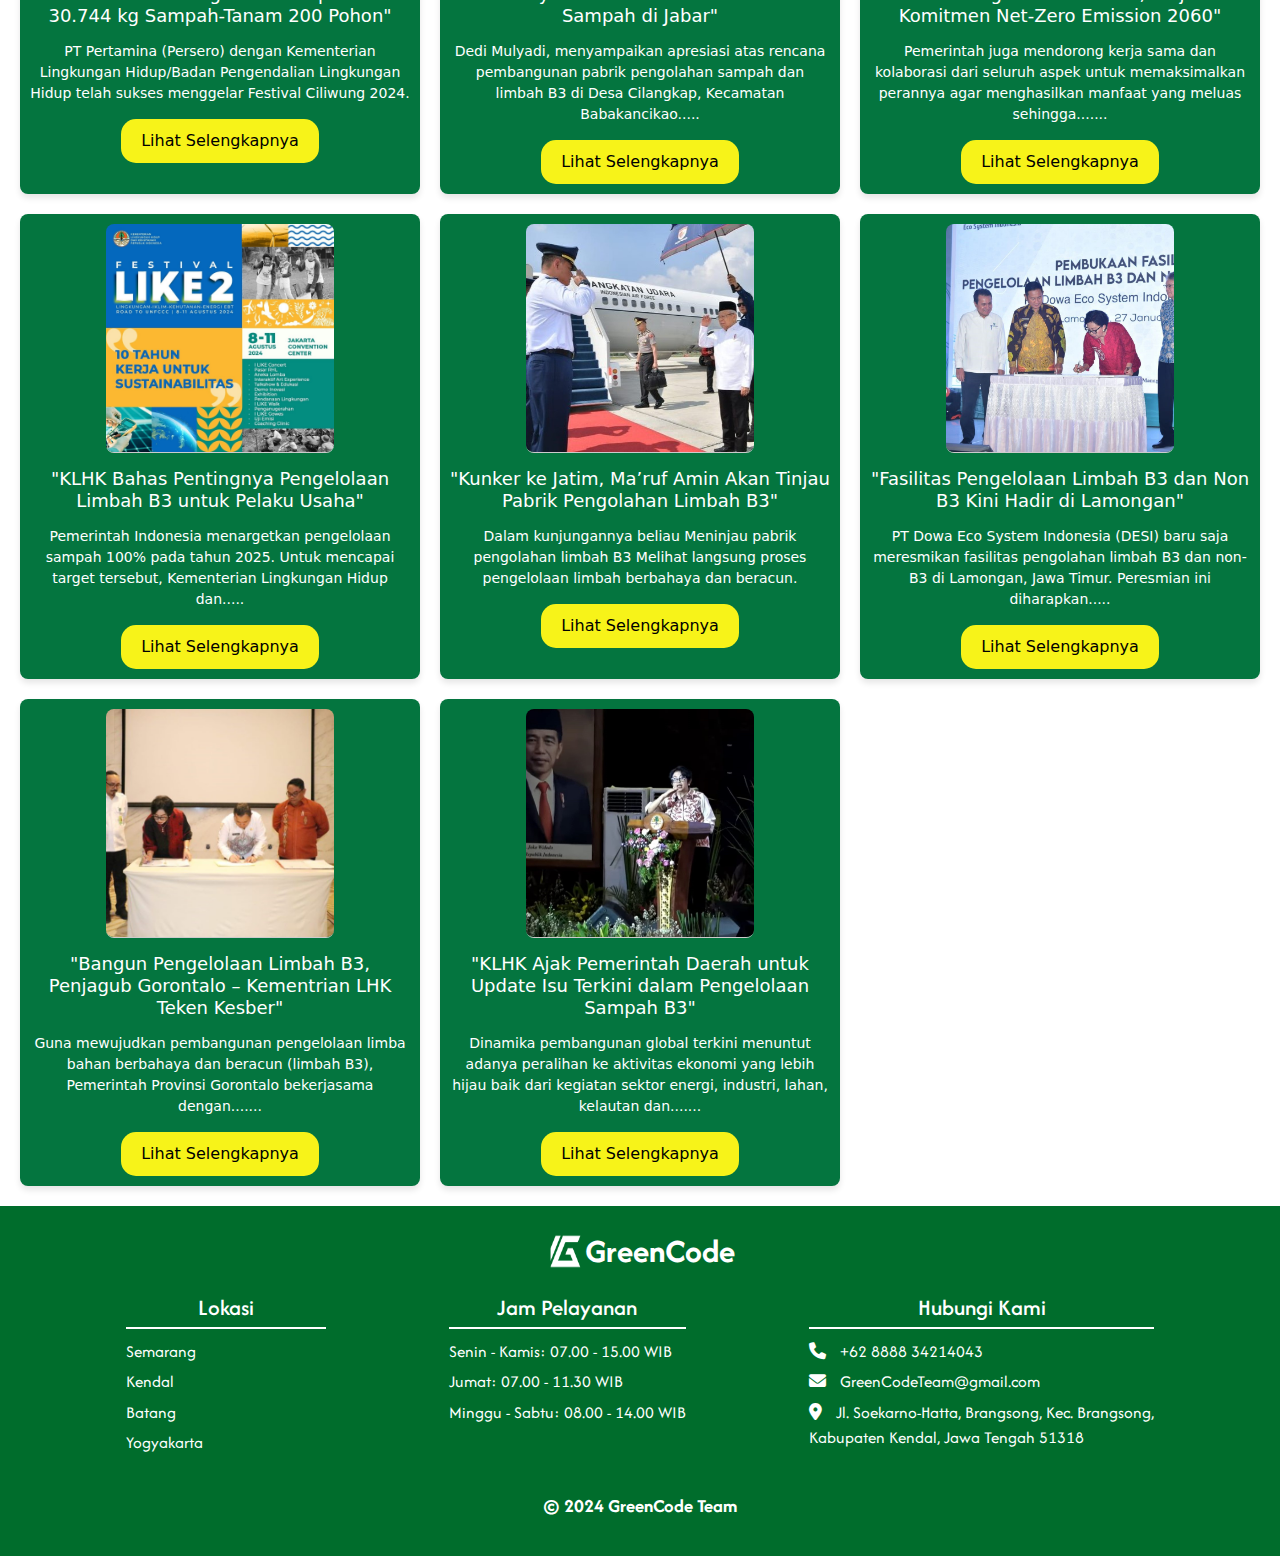
==== commit 7308715d: "Update berita.html" ====
--- a/berita.html
+++ b/berita.html
@@ -64,7 +64,7 @@
         <div class="main-container"></div>
           <div class="content-berita">
         <div data-aos="zoom-in" data-aos-duration="1000"></div>
-        <h1>Temuan Potongan Kaki Bekas Amputasi Tergolong Limbah B3</h1>
+        <h1>Temuan Potongan Kaki Bekas Amputasi di Semarang, Tergolong Limbah B3</h1>
         <p>Temuan potongan kaki di Pantai Marina, Kota Semarang, yang sempat menggegerkan warga.....</p>
         <a href="https://regional.kompas.com/read/2024/07/18/145620378/temuan-potongan-kaki-bekas-amputasi-tergolong-limbah-b3-dinas-kesehatan" target="_blank" class="btn-berita">Lihat Selengkapnya</a>
       </div>  
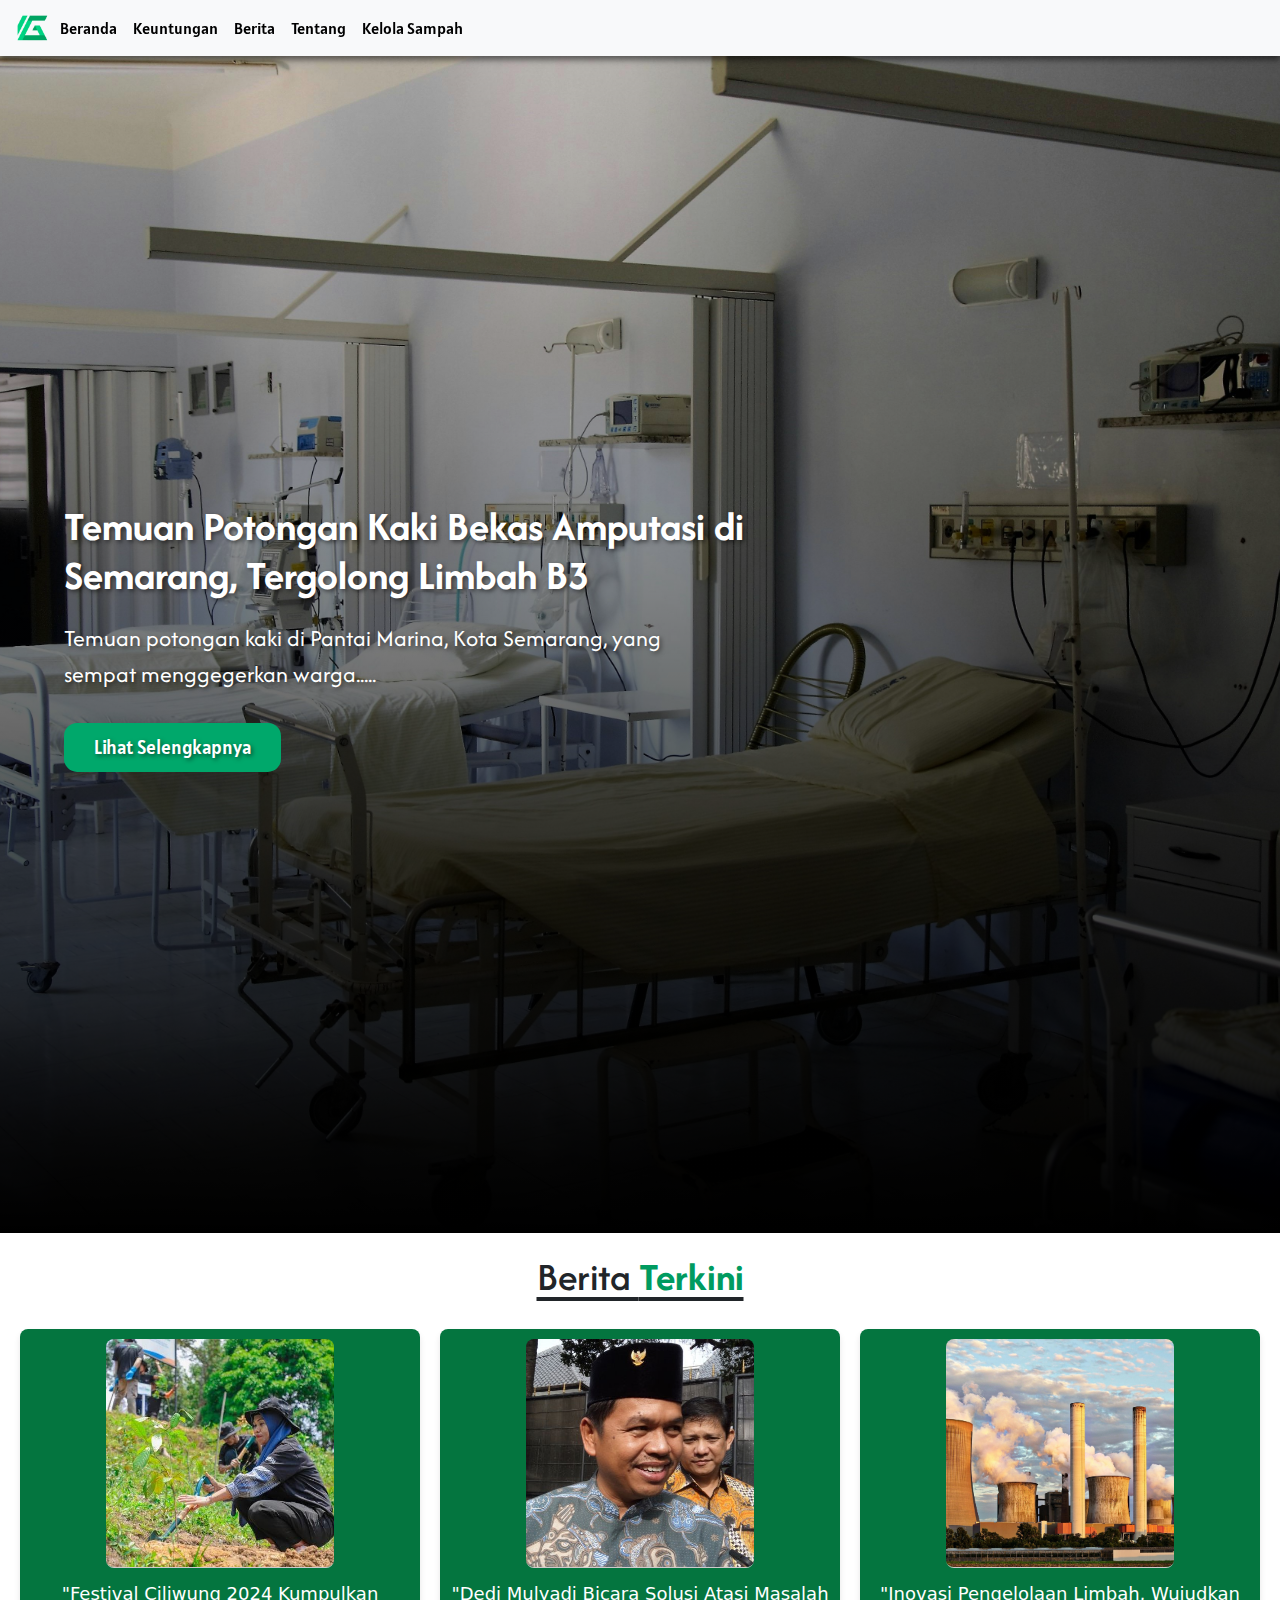
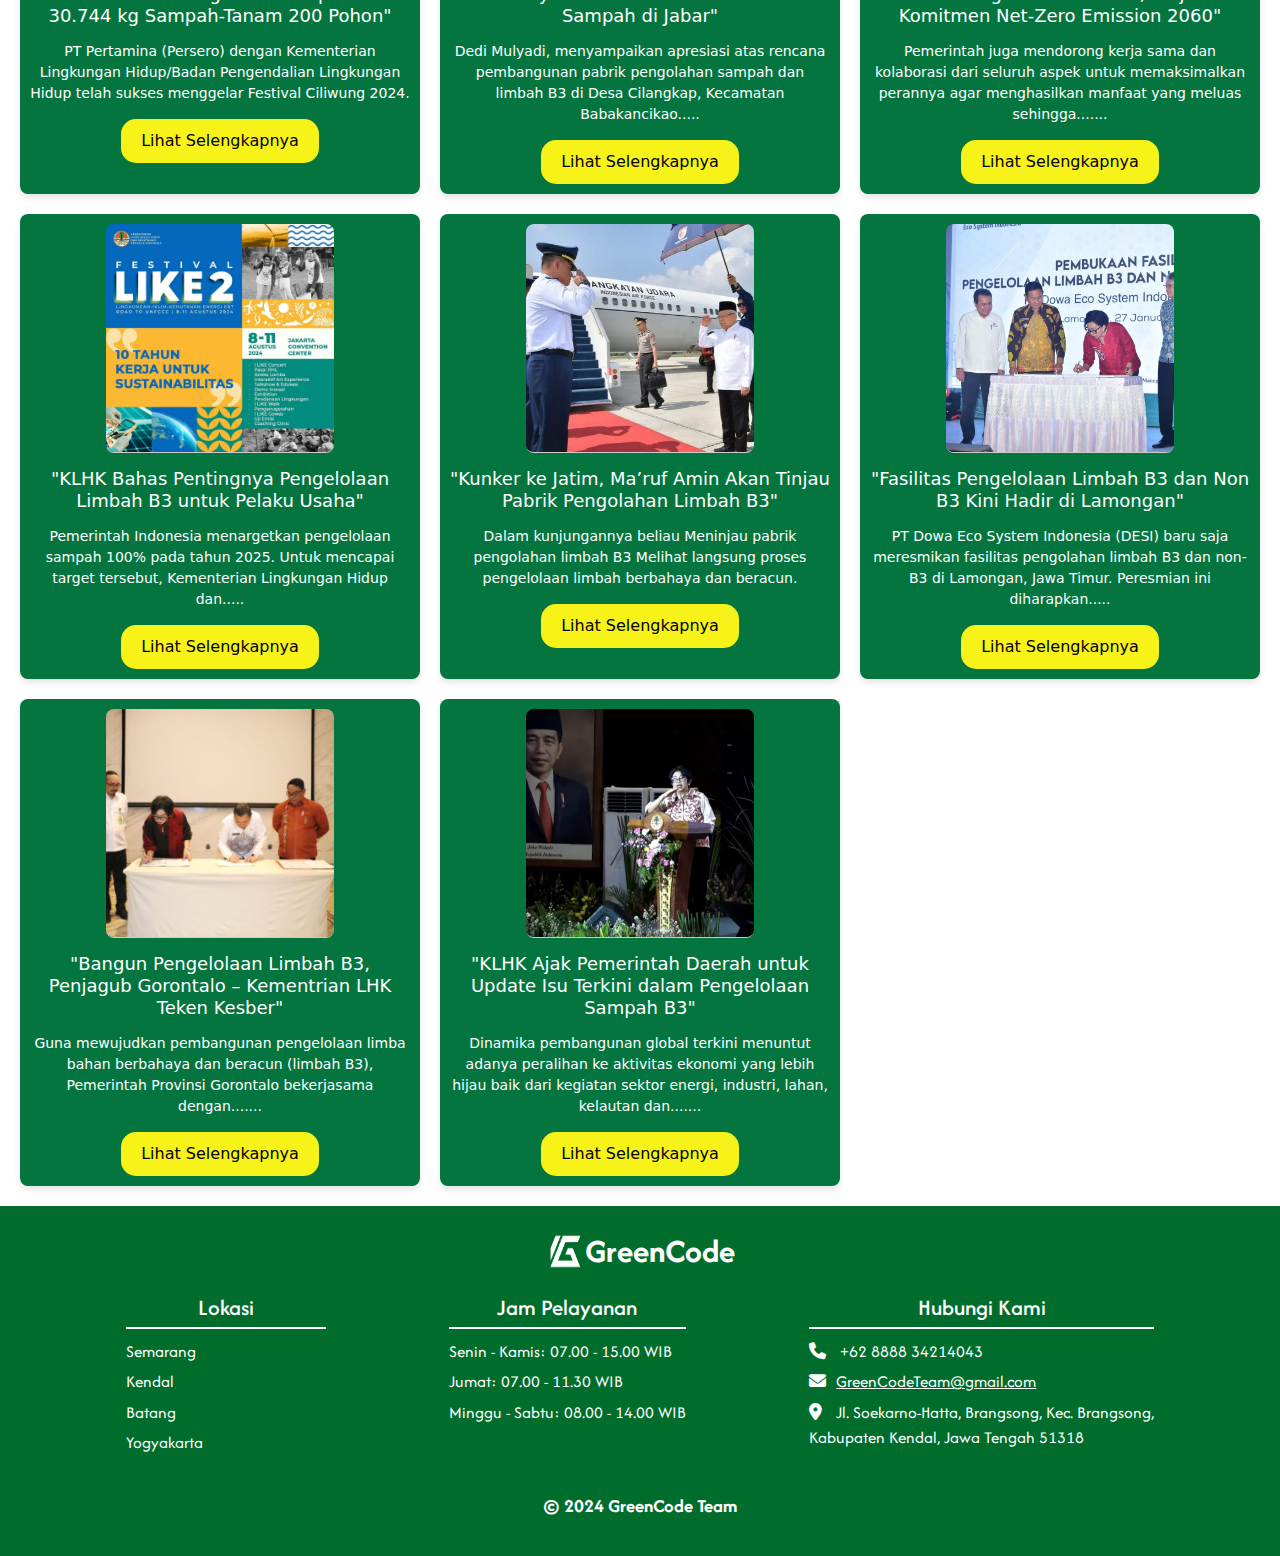
==== commit ec1d7aef: "Update Footer berita.html" ====
--- a/berita.html
+++ b/berita.html
@@ -226,7 +226,7 @@
         <h3>Hubungi Kami</h3>
         <ul>
           <li><i class="fas fa-phone"></i> +62 8888 34214043</li>
-          <li><i class="fas fa-envelope"></i> GreenCodeTeam@gmail.com</li>
+          <li> <a href="mailto:example@gmail.com" style="color: white;"><i class="fas fa-envelope"></i>GreenCodeTeam@gmail.com</a></li>
           <li><i class="fas fa-map-marker-alt"></i> Jl. Soekarno-Hatta, Brangsong, Kec. Brangsong,<br> Kabupaten Kendal, Jawa Tengah 51318</li>
         </ul>
       </div>
--- a/asset/css/style-berita.css
+++ b/asset/css/style-berita.css
@@ -168,7 +168,25 @@
   button:hover {
     background-color: #f7b800;
   }
-  
+
+  .navbar-toggler {
+    background-color: #444;
+  }
+  
+  .navbar-toggler-icon {
+    position: relative;
+    display: inline-block;
+    width: 1.5em;
+    height: 1.5em;
+    vertical-align: middle;
+    background-image: var(--bs-navbar-toggler-icon-bg);
+    background-repeat: no-repeat;
+    background-position: center;
+    background-size: 100%;
+    background-color: #444;
+    border-radius: 7px;
+    padding: 10px 20px;
+  }
 
 /*Phone Size*/
 @media screen and (max-width 767px) {
@@ -213,4 +231,4 @@
 /*Tab size*/
 @media screen and (min-width: 767px )and (max-width 1023px) {
     
-}+}
--- a/asset/css/style.css
+++ b/asset/css/style.css
@@ -663,7 +663,7 @@
     }
 
 .container .card {
-  flex: 0 0 50%; 
+  flex: 0 0 100%; 
   align-items: center;
   overflow: hidden;
   border-radius: 8px;
@@ -704,4 +704,4 @@
 /*Tab size*/
 @media screen and (min-width: 767px )and (max-width: 1023px) {
     
-}+}
